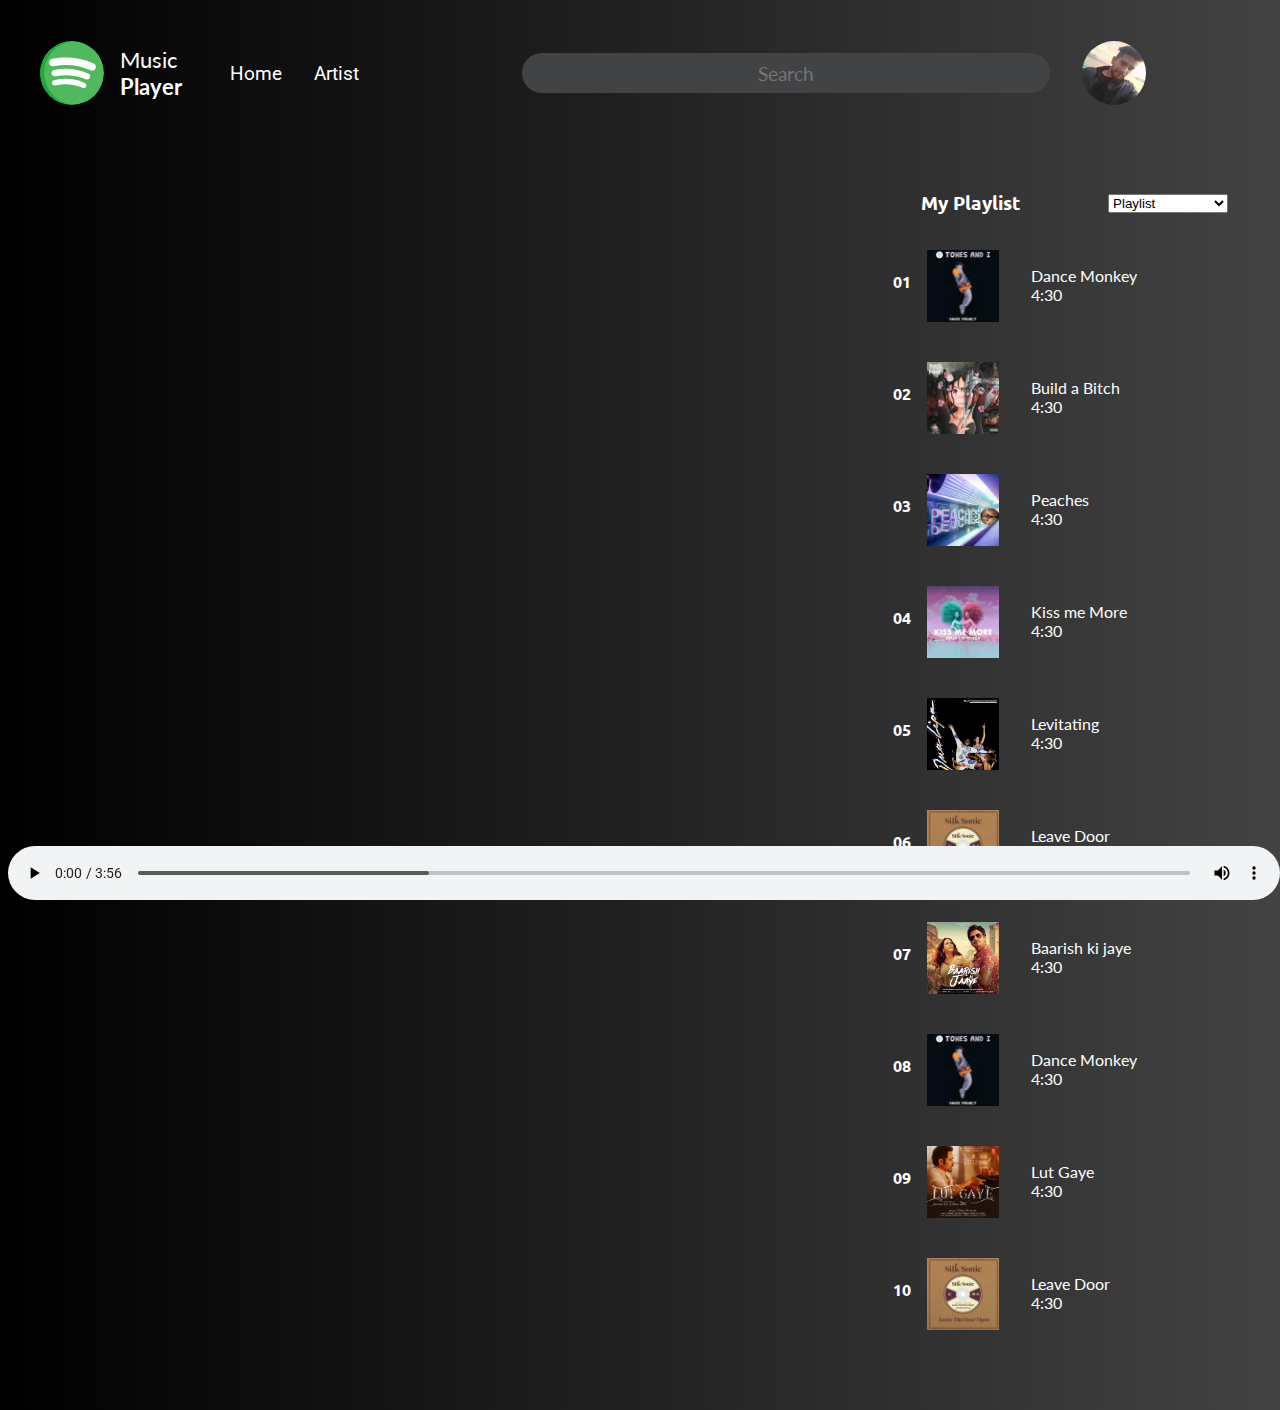
==== artist.html @ da167f36 "new update artist" ====
<!DOCTYPE html>
<html lang="en">
<head>
    <meta charset="UTF-8">
    <meta http-equiv="X-UA-Compatible" content="IE=edge">
    <meta name="viewport" content="width=device-width, initial-scale=1.0">

    <title>Homepage</title>
    <!-- custom stylesheet -->
    <link rel="stylesheet" href="assets/stylesheet.css">
    <!-- fa fa icons sheet -->
    <link rel="stylesheet" href="https://use.fontawesome.com/releases/v5.15.3/css/all.css" integrity="sha384-SZXxX4whJ79/gErwcOYf+zWLeJdY/qpuqC4cAa9rOGUstPomtqpuNWT9wdPEn2fk" crossorigin="anonymous">
    <!-- google font -->
    <!-- roboto -->
    <link href="https://fonts.googleapis.com/css2?family=Roboto:wght@300&display=swap" rel="stylesheet">
    <!-- lato -->
    <link href="https://fonts.googleapis.com/css2?family=Lato:wght@300&display=swap" rel="stylesheet">
    <!-- ubuntu -->
    <link href="https://fonts.googleapis.com/css2?family=Ubuntu:wght@500&display=swap" rel="stylesheet">
</head>
<body>
    <header id="main-header">
<div class="header-container">
    <div id="header-left">
        <div id="user"> <img src="assets/images/spotify.svg" alt="user pic" ></div> 
    <p class = "header-item">Music <br><span><b>Player</b></span></p>
<a class="header-item" href="index.html">Home</a>
<a class="header-item"  href="artist.html">Artist</a>
<i class="fas fa-bell header-item"></i>
    </div>
    
    <div id="header-right">
        <form>
            <i class="fas fa-search"></i>
            <i class="fas fa-microphone-alt"></i>
            <input class = "header-item" type="text" placeholder="Search">
            <div id="user"> <img src="assets/images/user.png" alt="user pic" ></div> 
        </form>
   
        </div>
    <!-- header container ending -->
</div>
    </header>
<div id="main-body">
    <!-- main body start -->
    <main id="main-60">

        <section id="artist-container">

        </section>
        </main>
        <aside>
            <section id="playlist">
            <div class="playlist-heading">
               <div> <h3 class="section-heading">My Playlist</h3></div>
               <div> <select value = "Queue">
                <option>Playlist</option>
                <option>Favourite Songs</option>
            </select></div>
               
            </div>
            <div id="playlist-body">
            <div class="playlist-data">
                <h4 class="song-serial">01</h4>
            <img src="assets/songs/dance_monkey.jpg">
            <p>Dance Monkey<span>4:30</span></p>
            </div>
            <div class="playlist-data">
                <h4 class="song-serial">02</h4>
            <img src="assets/songs/Build_a_Bitch.png">
            <p>Build a Bitch<span>4:30</span></p>
            </div>
            <div class="playlist-data">
                <h4 class="song-serial">03</h4>
            <img src="assets/songs/Justin_Bieber_-_Peaches.png">
            <p>Peaches<span>4:30</span></p>
            </div>
            <div class="playlist-data">
                <h4 class="song-serial">04</h4>
            <img src="assets/songs/Kiss_Me_More.png">
            <p>Kiss me More<span>4:30</span></p>
            </div>
            <div class="playlist-data">
                <h4 class="song-serial">05</h4>
            <img src="assets/songs/Levitating.jpg">
            <p>Levitating<span>4:30</span></p>
            </div>
            <div class="playlist-data">
                <h4 class="song-serial">06</h4>
            <img src="assets/songs/Silk_Sonic_-_Leave_the_Door_Open.png">
            <p>Leave Door<span>4:30</span></p>
            </div>

            <div class="playlist-data">
                <h4 class="song-serial">07</h4>
            <img src="assets/songs/hindi/baarish_ki_jaye.jpg">
            <p>Baarish ki jaye<span>4:30</span></p>
            </div>
            <div class="playlist-data">
                <h4 class="song-serial">08</h4>
            <img src="assets/songs/dance_monkey.jpg">
            <p>Dance Monkey<span>4:30</span></p>
            </div>
            <div class="playlist-data">
                <h4 class="song-serial">09</h4>
            <img src="assets/songs/hindi/lut_gaye.jpg">
            <p>Lut Gaye<span>4:30</span></p>
            </div>
            <div class="playlist-data">
                <h4 class="song-serial">10</h4>
            <img src="assets/songs/Silk_Sonic_-_Leave_the_Door_Open.png">
            <p>Leave Door<span>4:30</span></p>
            </div>
            
           
            </div>
            </section>

        </aside>
</div>
<footer>
    <audio controls autoplay class="audio-player">
        <source src="songs/dancemonkey.mp3" type="audio/mpeg">
        <source src="songs/build_a_bitch.mp3." type="audio/mpeg">
      Your browser does not support the audio element.
      </audio>
</footer>
</body>
</html>
---- assets/stylesheet.css ----
/* global css */
body{
    background: linear-gradient(to right, #000000, #434343);    color: #fff;
   font-family: 'Roboto', sans-serif;
}
.header-container{
    display: flex;
    flex-wrap: wrap;
    justify-content: space-between;
}
p{
    font-family: 'Lato', sans-serif;
}
h1,h2,h3,h4,h5,h6{
    font-family: 'Ubuntu', sans-serif;
}
.relative{
    position: relative;
}
section{
    margin-top: 2rem;
}
/* overlay icon css */
.play-icon{
    position: absolute;
    color: lightgrey;
    top: 40%;
    left: 40%;
    opacity: 0;
  }
/* header css */
#main-header{
    padding: 1rem;
}
#header-left{
    display: flex;
    justify-content: space-evenly;
    align-items: center;
    margin-left: 1rem ;
}
#header-left p{
    font-size: 1.4rem;
}
#header-left a{
    font-size: 1.2rem;
    text-decoration: none;
    color: white;
    margin: 0 1rem;
}
.header-item{
    margin-right: 2rem;
}
#header-right{
    display: flex;
    justify-content: center;
}
#header-right form{
    display: flex;
    align-items: center;
} 
#user{
    width: 4rem;
    height: 4rem;
    margin-right: 1rem;
}
#user img{
    width: 100%;
    height: 100%;
    border-radius: 50%;
}
#header-right input{
    padding: 8px;
    border-radius:25px;
    border: none;
    background:  #414345;
    color: #fff;
    height: 1.5rem;
    width: 40vw;
}
#header-right input:focus{
    outline: none;
}
#header-right input::placeholder{
   text-align: center;
   font-size: 1.2rem;
}
#header-right input{
    text-align: center;
    font-size: 1.2rem;
    color: lightgray;
    font-family: 'Lato', sans-serif;
}

.fa-search{
    position: relative;
    font-size: 1.2rem;
    left: 40vw;
    color:#50B95D;
}
.fa-bell{
    color: #50B95D;
}
.fa-microphone-alt{
    position: relative;
    color:#50B95D;
    font-size: 1.4rem;
    left: 4vw;
}
#main-header{
    width :90%
}
@media screen and (max-width : 900px){
    .header-container {
        flex-direction: column;
        }
        #header-left{
            justify-content: flex-start;
        }
        #header-right input{
            width: 65vw;
        }
        .fa-search{
            left: 65vw;
        }
}
@media screen and (max-width : 800px){
   
    #header-right input{
        width: 60vw;
    }
    .fa-search{
        left: 60vw;
    }
}
@media screen and (max-width : 650px){
    #main-60{
        min-width: 90%;
        margin: auto;
    }
    #header-right input{
        width: 50vw;
    }
    .fa-search{
        left: 50vw;
    }
    #header-left p{
        display: none;
    }
}
@media screen and (max-width : 450px){
    #header-right input{
        width: 45vw;
    }
    .fa-search{
        left: 45vw;
    }
    .fa-microphone-alt{
        left: 5vw;
    }
    #header-right{
        flex-direction: column;
    }
    #user{
        width: 3rem;
        }
      .header-item{
            margin-right: 0.5rem;
        }
}


/* main body css */
#main-body{
    display: flex;
    justify-content: space-between;
}
@media screen and (max-width: 650px){
   
    #main-body{
        display: block;
        }
}

#main-60{
    width: 70%;
    display: flex;
    flex-direction: column;
    align-content: center;
    margin-left: 2rem;
}
/* image section */
#banner-section{
    display: flex;
    flex-flow: row wrap; 
     justify-content: center;
}
.banner-image{
    display: flex;
    flex-flow: row wrap;
    width: 250px;
    align-items: center;
    padding: 0.2rem;
    position: relative;
   
}
.banner-image img{
    height: 250px;
    width: 100%;
}
.banner-image:hover{
    transform:scale(1.1,1.1);
filter: blur(1px);
transition: .5s ease-in-out;
}
.banner-image:hover .play-icon{
   opacity: 1;
   z-index: 1;
    }

@media screen and (max-width : 1270px){
    .banner-image{
        width: 380px;
    }
}
@media screen and (max-width : 900px){
    .banner-image{
        width: 300px;
    }
}
@media screen and (max-width : 650px){
    .banner-image{
        width: 80%;
    }
}
/* latest release section */
.lr-container{
    display: flex;
    flex-flow: row wrap;
    justify-content: space-around;
    padding: 0px 14px;
}
.lr-sec{
    display: flex;
    flex-flow: row wrap;
    justify-content: space-between;
    width: 45%;
    margin-right : 2px;
}
.lr-icon{
    position: relative;
}
.lr-icon:hover .play-icon {
    opacity: 1;
    filter: blur(1px);
}
.lr-icon .play-icon{
    position: absolute;
    color: lightgrey;
    top: 30%;
    left: 30%;
    opacity: 0;
}
@media screen and (max-width:900px){
    .lr-sec{
     width: 90%;
    }
}
.lr-sec-details{
    display: flex;
   align-items: center;
   justify-content: space-between;
}
.lr-sec-time{
text-align: right;
}
.lr-sec-time p:first-child{
    font-size: 1.2rem;
}
.lr-sec-details p{
    margin-left: 1.5rem;
    font-size: 1rem;
}
.lr-icon{
    width: 5rem;
    height: 4rem;
}
.lr-icon img{
    width: 100%;
    height: 100%;
    border-radius: 5%;
    
}
@media screen and (max-width: 600px){
    .lr-sec{
        width: 100%;
    }
}
/* popular artists secton */
#pa-container{
    display: flex;
    flex-flow: row wrap;
    justify-content: space-evenly;
}
.pa-sec{
    margin: 1rem;
    transition: .5s ease-in-out;
}
.pa-sec .play-icon{
    position: absolute;
    top:25%;
    left: 35%;
}
.pa-sec:hover{
transform:scale(1.1,1.1);
filter: blur(1px);

}
.pa-sec:hover .play-icon{
    opacity: 1;
}
.pa-thumbnail{
    width: 8rem;
    height: 9rem;
    display: flex;
    flex-direction: column;
    justify-content: center;
    
}
.pa-thumbnail img{
    width: 100%;
    height: 90%;
    border-radius: 50%;
}
.pa-thumbnail p{
    text-align: center;
}
@media screen and (max-width :800px){
    .pa-thumbnail{
        width: 7rem;
        height: 8rem;
    }
}

/* stations css */
#stations{
    background-color: #232526;
    padding: 1rem;
}
#station-sec{
    display: flex;
    flex-flow: row wrap;
}
.station-thumbnail{
width: 6rem;
height: 6rem;
padding: 0.4rem;
position: relative;

border-radius: 50%;
box-shadow: 0 4px 8px 0 rgba(0, 0, 0, 0.2), 0 6px 20px 0 rgba(0, 0, 0, 0.19);
display: flex;
flex-direction: column;
margin: 1rem;
}
.station-thumbnail p{
text-align: center;
}
.station-thumbnail:hover{
    filter: grayscale(100%) ;
    transition: all  0.8s ease-in-out;
}
.station-thumbnail:hover .play-icon{
    opacity: 1;
}
.station-thumbnail img{
    width: 100%;
    height: 100%;
    border-radius: 50%;
}

@media screen and (max-width:1000px){
    .station-thumbnail{
        width: 7rem;
        height: 7rem;
    }
}
@media screen and (max-width:600px){
    #station-sec{
    justify-content: center;
}
}
@media screen and (max-width:400px){
    .station-thumbnail{
        width: 5rem;
        height: 5rem;
    }
}

/* category */
#category-section{
    display: flex;
    flex-flow: row wrap;
    justify-content: center;
    align-items: center;
}
.category-thumbnail{
    width: 250px;
    height: 10rem;
    position: relative;
   
}
.category-thumbnail h4{
    position: absolute;
    left : 40%;
    top : 30%;
    font-size: 1.2rem;
    color: #50B95D;
}

.category-thumbnail img{
    width: 100%;
    height : 100%;
    border-radius: 5px;
    opacity: 0.6;
}
.category-thumbnail img:hover{
filter: blur(2px);
transition: all 0.5s ease-in-out;

}
@media screen and (max-width : 1270px){
    .category-thumbnail{
        width: 380px;
    }
}
@media screen and (max-width : 900px){
    .category-thumbnail{
        width: 300px;
    }
}
@media screen and (max-width : 650px){
    .category-thumbnail{
        transform: scale(1.2,1.2);
        margin: 1.5rem;
    }
}

/* latest sections */

.latest-section{
    display: flex;
    flex-flow: row wrap;
  justify-content: space-around;
   
}
.latest-thumb{
    display: flex;
    flex-direction: column;
    margin-bottom: 3rem;
    height: 9rem;
    align-self: flex-start;
    width: 15%;
}
@media screen and (max-width:900px) {
    .latest-thumb{
        width: 30%;
    }
}
@media screen and (max-width:300px) {
    .latest-thumb{
        width: 45%;
        justify-content: space-around;
    }
}
.latest-thumb img{
width: 100%;
height: 80%;
border-radius: 20%;
}
.latest-thumb p{
    font-size: 14px;
    text-align: left;
    color: lightgray;
    font-weight: 700;
}
.latest-thumb span{
    display: block;
    font-size: 12px;
    font-weight: normal;
    margin-top: 0.2rem;
}
/* sidebar */
aside{
    width: 35%;
    margin-left : 3rem;
    margin-bottom: 3rem;
}
.playlist-heading{
    display: flex;
    flex-flow : row wrap;
    justify-content: space-around;
    align-items: center;
}
.playlist-body{
    display: flex;
    flex-direction: column;
}
.playlist-data{
    display: inline-flex;
    padding: 1rem;
    width: 80%;
    height : 5rem;
}
.playlist-data:hover{
    box-shadow: 0 4px 8px 0 rgba(0, 0, 0, 0.2), 0 6px 20px 0 rgba(0, 0, 0, 0.19);
}
.playlist-data img{
    height: 90%;
    margin-left:1rem;
    margin-right: 2rem;
}
.playlist-data span{
  display: block;
}
@media screen and (max-width : 900px){
    aside{
        width: 90%;
        margin-left : 1rem;
    }
}
@media screen and (max-width: 700px){
    aside{
        width: 90%;
        margin-left : 1rem;
    }
    .playlist-data{
        width : 40%;
    }
}
@media screen and (max-width: 550px){
    .playlist-data{
        justify-content: flex-start;
        width : 90%;
    }
}

/* footer */
footer audio{
    position: fixed;
    bottom : 0;
  width :100%;  
}


/* artist.html css */
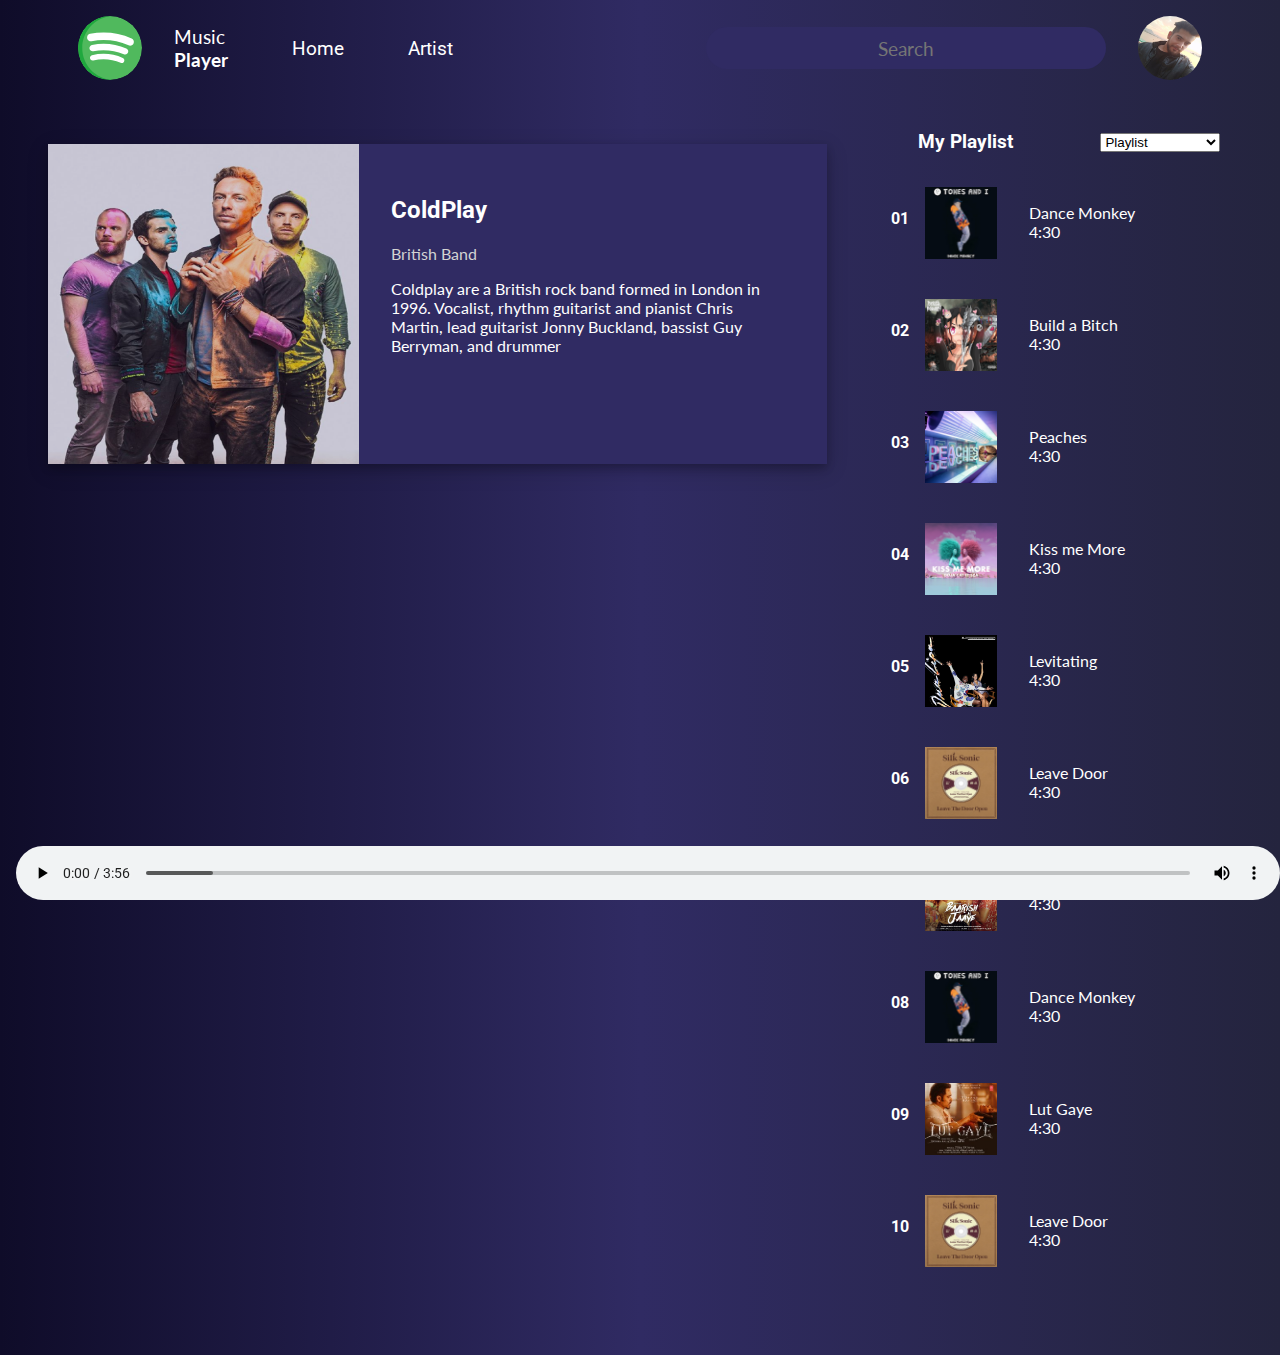
==== commit c65069ec: "update" ====
--- a/artist.html
+++ b/artist.html
@@ -44,9 +44,33 @@
 <div id="main-body">
     <!-- main body start -->
     <main id="main-60">
-
+<!-- artist container start -->
         <section id="artist-container">
-
+        <div id="artist-image">
+            <img src="assets/artists/coldplay.png">
+        </div>
+        <div id="artist-info">
+            <!-- title -->
+        <div id="artist-title">
+            <h2 id="artist-name">ColdPlay</h2>
+        <p class="lightgray">British Band
+        </p>
+        </div>
+        <!-- desc -->
+        <div id="artist-desc">
+            <p>Coldplay are a British rock band formed in London in 1996. Vocalist, rhythm guitarist and pianist Chris Martin, lead guitarist Jonny Buckland, bassist Guy Berryman, and drummer </p>
+        </div>
+        <!-- play button -->
+        <div id="artist-play">
+        </div>
+        </div>
+        </section>
+        <!-- artist songs list container -->
+        <section id="artist-body">
+            <div id="artist-song-container">
+                <div id="artist-sc-left"></div>
+                <div id="artist-sc-right"></div>
+            </div>
         </section>
         </main>
         <aside>
--- a/assets/stylesheet.css
+++ b/assets/stylesheet.css
@@ -1,8 +1,10 @@
 
 /* global css */
 body{
-    background: linear-gradient(to right, #000000, #434343);    color: #fff;
-   font-family: 'Roboto', sans-serif;
+    /* background: linear-gradient(to right, #000000, #434343);    color: #fff; */
+    background: linear-gradient(to right, #0f0c29, #302b63, #24243e);
+    font-family: 'Roboto', sans-serif;
+   margin: 1rem;
 }
 .header-container{
     display: flex;
@@ -11,9 +13,13 @@
 }
 p{
     font-family: 'Lato', sans-serif;
+    color: #fff;
+}
+.lightgray{
+color: lightgray;
 }
 h1,h2,h3,h4,h5,h6{
-    font-family: 'Ubuntu', sans-serif;
+    color: white;
 }
 .relative{
     position: relative;
@@ -30,30 +36,29 @@
     opacity: 0;
   }
 /* header css */
-#main-header{
-    padding: 1rem;
+.header-container{
+    display: flex;
+   flex-flow: row wrap;
+   justify-content: space-around;
 }
 #header-left{
     display: flex;
-    justify-content: space-evenly;
     align-items: center;
-    margin-left: 1rem ;
 }
 #header-left p{
-    font-size: 1.4rem;
+    font-size: 1.2rem;
 }
 #header-left a{
     font-size: 1.2rem;
     text-decoration: none;
     color: white;
-    margin: 0 1rem;
 }
 .header-item{
-    margin-right: 2rem;
+    margin: 0 2rem;
 }
 #header-right{
     display: flex;
-    justify-content: center;
+    align-items: center;
 }
 #header-right form{
     display: flex;
@@ -62,7 +67,6 @@
 #user{
     width: 4rem;
     height: 4rem;
-    margin-right: 1rem;
 }
 #user img{
     width: 100%;
@@ -73,10 +77,10 @@
     padding: 8px;
     border-radius:25px;
     border: none;
-    background:  #414345;
+    background:  #302b63;
     color: #fff;
-    height: 1.5rem;
-    width: 40vw;
+    height: 1.6rem;
+    width: 30vw;
 }
 #header-right input:focus{
     outline: none;
@@ -95,7 +99,7 @@
 .fa-search{
     position: relative;
     font-size: 1.2rem;
-    left: 40vw;
+    left: 30vw;
     color:#50B95D;
 }
 .fa-bell{
@@ -105,80 +109,72 @@
     position: relative;
     color:#50B95D;
     font-size: 1.4rem;
-    left: 4vw;
-}
-#main-header{
-    width :90%
-}
-@media screen and (max-width : 900px){
+    left: 5vw;
+}
+
+@media screen and (max-width : 1024px){
+        #header-right input{
+            width: 25vw;
+        }
+        .fa-search{
+            left: 28vw;
+        }
+        .header-item{
+            margin: 0 1rem;
+        }
+}
+@media screen and (max-width : 769px){
+    .fa-search{
+        left: 45vw;
+    }
     .header-container {
         flex-direction: column;
-        }
-        #header-left{
-            justify-content: flex-start;
-        }
-        #header-right input{
-            width: 65vw;
-        }
-        .fa-search{
-            left: 65vw;
-        }
-}
-@media screen and (max-width : 800px){
-   
+        align-items: center;
+    }
+    .header-item{
+        margin-right: 1.5rem;
+    }
+    #header-right form{
+        margin-top: 1rem;
+        justify-content: flex-start;
+    }
     #header-right input{
-        width: 60vw;
-    }
-    .fa-search{
-        left: 60vw;
-    }
-}
-@media screen and (max-width : 650px){
-    #main-60{
-        min-width: 90%;
-        margin: auto;
-    }
-    #header-right input{
-        width: 50vw;
+        width: 40vw;
+    }
+    .fa-microphone-alt{
+     left: 8vw;
+    }
+}
+@media screen and (max-width : 480px){
+    .header-item{
+        margin-right: 0.5rem;
     }
     .fa-search{
         left: 50vw;
     }
-    #header-left p{
-        display: none;
-    }
-}
-@media screen and (max-width : 450px){
-    #header-right input{
-        width: 45vw;
-    }
-    .fa-search{
-        left: 45vw;
-    }
     .fa-microphone-alt{
-        left: 5vw;
-    }
-    #header-right{
-        flex-direction: column;
-    }
-    #user{
+        left: 12vw;
+       }
+       #user{
         width: 3rem;
-        }
-      .header-item{
-            margin-right: 0.5rem;
-        }
+        height: 3rem;
+    }
+       
 }
 
 
 /* main body css */
 #main-body{
     display: flex;
-    justify-content: space-between;
-}
-@media screen and (max-width: 650px){
+    /* justify-content: space-between; */
+}
+@media screen and (max-width: 769px){
    
     #main-body{
         display: block;
+        }
+        #main-60{
+      width: 90% !important;
         }
 }
 
@@ -344,12 +340,13 @@
 
 /* stations css */
 #stations{
-    background-color: #232526;
+    background-color: #302b63;
     padding: 1rem;
 }
 #station-sec{
     display: flex;
     flex-flow: row wrap;
+    justify-content: center;
 }
 .station-thumbnail{
 width: 6rem;
@@ -462,9 +459,16 @@
     align-self: flex-start;
     width: 15%;
 }
-@media screen and (max-width:900px) {
+@media screen and (max-width:1024px) {
     .latest-thumb{
-        width: 30%;
+        width: 25%;
+        margin: 1rem 0.2rem;
+    }
+}
+@media screen and (max-width:769px) {
+    .latest-thumb{
+        widt h: 25%;
+        margin: 1rem 0.2rem;
     }
 }
 @media screen and (max-width:300px) {
@@ -554,3 +558,24 @@
 
 
 /* artist.html css */
+#artist-container{
+    margin-top: 4rem;
+    display: flex;
+    flex-flow: row wrap;
+    background-color: #302b63;
+    box-shadow: 0 4px 8px 0 rgba(0, 0, 0, 0.2), 0 6px 20px 0 rgba(0, 0, 0, 0.19);
+}
+#artist-image{
+    width: 40%;
+    height: 20rem;
+    opacity: 0.8;
+}
+#artist-image img{
+    width: 100%;
+    height: 100%;;
+}
+#artist-info{
+    width: 50%;
+    margin-left: 2rem;
+    margin-top: 2rem;
+}
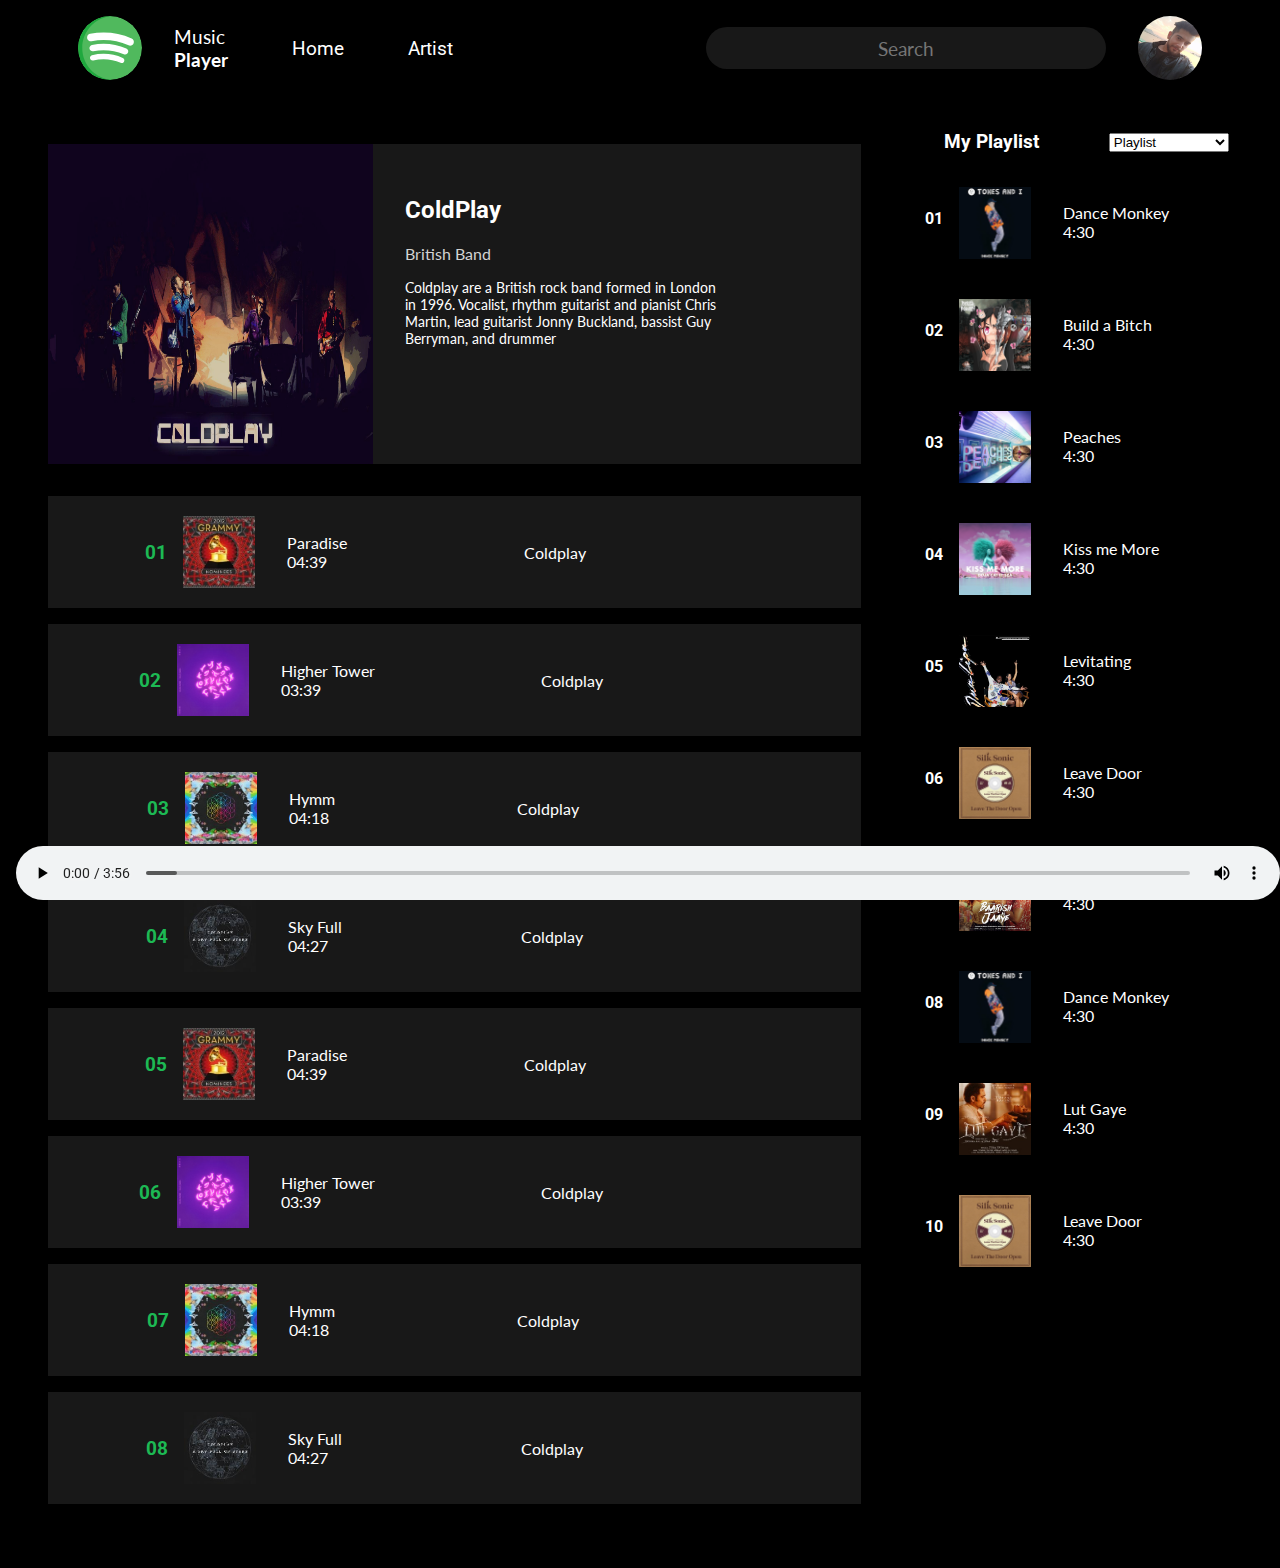
==== commit 4f31cb95: "complete css update" ====
--- a/artist.html
+++ b/artist.html
@@ -47,7 +47,7 @@
 <!-- artist container start -->
         <section id="artist-container">
         <div id="artist-image">
-            <img src="assets/artists/coldplay.png">
+            <img src="assets/artists/coldplay2.jpg">
         </div>
         <div id="artist-info">
             <!-- title -->
@@ -62,15 +62,131 @@
         </div>
         <!-- play button -->
         <div id="artist-play">
+            <i class="fas fa-play-circle fa-4x"></i>
+            <i class="fas fa-heart fa-3x"></i>
         </div>
         </div>
         </section>
         <!-- artist songs list container -->
         <section id="artist-body">
-            <div id="artist-song-container">
-                <div id="artist-sc-left"></div>
-                <div id="artist-sc-right"></div>
-            </div>
+            <div class="artist-song-header">
+              <!-- to complete later -->
+            </div>
+     <div class="artist-song-container">
+           <div class="artist-sc-left">
+        <h4 class="song-serial">01</h4>
+     <img src="assets/songs/coldplay/paradise.jpg">
+     <p>Paradise<span class="song-timing">04:39</span><span class="artist-name">Coldplay</span></p>
+                </div>
+                <div class="artist-sc-middle">
+                <p>Coldplay</p>
+                </div>
+                <div class="artist-sc-right">
+                    <i class="fas fa-play-circle fa-2x"></i>
+                    <i class="fas fa-heart fa-2x"></i>
+                </div>
+            </div>
+            <div class="artist-song-container">
+                <div class="artist-sc-left">
+             <h4 class="song-serial">02</h4>
+          <img src="assets/songs/coldplay/high tower.jpg">
+          <p>Higher Tower<span class="song-timing">03:39</span><span class="artist-name">Coldplay</span></p>
+                     </div>
+                     <div class="artist-sc-middle">
+                     <p>Coldplay</p>
+                     </div>
+                     <div class="artist-sc-right">
+                         <i class="fas fa-play-circle fa-2x"></i>
+                         <i class="fas fa-heart fa-2x"></i>
+                     </div>
+                 </div>
+                 <div class="artist-song-container">
+                    <div class="artist-sc-left">
+                 <h4 class="song-serial">03</h4>
+              <img src="assets/songs/coldplay/hymm.jpg">
+              <p>Hymm<span class="song-timing">04:18</span><span class="artist-name">Coldplay</span></p>
+                         </div>
+                         <div class="artist-sc-middle">
+                         <p>Coldplay</p>
+                         </div>
+                         <div class="artist-sc-right">
+                             <i class="fas fa-play-circle fa-2x"></i>
+                             <i class="fas fa-heart fa-2x"></i>
+                         </div>
+                     </div>
+
+                     <div class="artist-song-container">
+                        <div class="artist-sc-left">
+                     <h4 class="song-serial">04</h4>
+                  <img src="assets/songs/coldplay/sky full of stars.jpg">
+                  <p>Sky Full<span class="song-timing">04:27</span><span class="artist-name">Coldplay</span></p>
+                             </div>
+                             <div class="artist-sc-middle">
+                             <p>Coldplay</p>
+                             </div>
+                             <div class="artist-sc-right">
+                                 <i class="fas fa-play-circle fa-2x"></i>
+                                 <i class="fas fa-heart fa-2x"></i>
+                             </div>
+                         </div>
+                         <div class="artist-song-container">
+                            <div class="artist-sc-left">
+                         <h4 class="song-serial">05</h4>
+                      <img src="assets/songs/coldplay/paradise.jpg">
+                      <p>Paradise<span class="song-timing">04:39</span><span class="artist-name">Coldplay</span></p>
+                                 </div>
+                                 <div class="artist-sc-middle">
+                                 <p>Coldplay</p>
+                                 </div>
+                                 <div class="artist-sc-right">
+                                     <i class="fas fa-play-circle fa-2x"></i>
+                                     <i class="fas fa-heart fa-2x"></i>
+                                 </div>
+                             </div>
+                             <div class="artist-song-container">
+                                 <div class="artist-sc-left">
+                              <h4 class="song-serial">06</h4>
+                           <img src="assets/songs/coldplay/high tower.jpg">
+                           <p>Higher Tower<span class="song-timing">03:39</span><span class="artist-name">Coldplay</span></p>
+                                      </div>
+                                      <div class="artist-sc-middle">
+                                      <p>Coldplay</p>
+                                      </div>
+                                      <div class="artist-sc-right">
+                                          <i class="fas fa-play-circle fa-2x"></i>
+                                          <i class="fas fa-heart fa-2x"></i>
+                                      </div>
+                                  </div>
+                                  <div class="artist-song-container">
+                                     <div class="artist-sc-left">
+                                  <h4 class="song-serial">07</h4>
+                               <img src="assets/songs/coldplay/hymm.jpg">
+                               <p>Hymm<span class="song-timing">04:18</span><span class="artist-name">Coldplay</span></p>
+                                          </div>
+                                          <div class="artist-sc-middle">
+                                          <p>Coldplay</p>
+                                          </div>
+                                          <div class="artist-sc-right">
+                                              <i class="fas fa-play-circle fa-2x"></i>
+                                              <i class="fas fa-heart fa-2x"></i>
+                                          </div>
+                                      </div>
+                 
+                                      <div class="artist-song-container">
+                                         <div class="artist-sc-left">
+                                      <h4 class="song-serial">08</h4>
+                                   <img src="assets/songs/coldplay/sky full of stars.jpg">
+                                   <p>Sky Full<span class="song-timing">04:27</span><span class="artist-name">Coldplay</span></p>
+                                              </div>
+                                              <div class="artist-sc-middle">
+                                              <p>Coldplay</p>
+                                              </div>
+                                              <div class="artist-sc-right">
+                                                  <i class="fas fa-play-circle fa-2x"></i>
+                                                  <i class="fas fa-heart fa-2x"></i>
+                                              </div>
+                                          </div>
+
         </section>
         </main>
         <aside>
@@ -135,8 +251,6 @@
             <img src="assets/songs/Silk_Sonic_-_Leave_the_Door_Open.png">
             <p>Leave Door<span>4:30</span></p>
             </div>
-            
-           
             </div>
             </section>
 
--- a/assets/stylesheet.css
+++ b/assets/stylesheet.css
@@ -2,7 +2,8 @@
 /* global css */
 body{
     /* background: linear-gradient(to right, #000000, #434343);    color: #fff; */
-    background: linear-gradient(to right, #0f0c29, #302b63, #24243e);
+    /* background: linear-gradient(to right, #0f0c29, #302b63, #24243e); */
+  background-color: #000;
     font-family: 'Roboto', sans-serif;
    margin: 1rem;
 }
@@ -77,7 +78,7 @@
     padding: 8px;
     border-radius:25px;
     border: none;
-    background:  #302b63;
+    background:  #181818;
     color: #fff;
     height: 1.6rem;
     width: 30vw;
@@ -99,7 +100,7 @@
 .fa-search{
     position: relative;
     font-size: 1.2rem;
-    left: 30vw;
+    left: 32vw;
     color:#50B95D;
 }
 .fa-bell{
@@ -179,7 +180,7 @@
 }
 
 #main-60{
-    width: 70%;
+    width: 80%;
     display: flex;
     flex-direction: column;
     align-content: center;
@@ -242,6 +243,10 @@
     justify-content: space-between;
     width: 45%;
     margin-right : 2px;
+    padding: 1rem;
+}
+.lr-sec:hover{
+    box-shadow: 0 4px 8px 0 #181818, 0 6px 20px 0 #181818;
 }
 .lr-icon{
     position: relative;
@@ -340,7 +345,7 @@
 
 /* stations css */
 #stations{
-    background-color: #302b63;
+    background-color: #181818;
     padding: 1rem;
 }
 #station-sec{
@@ -353,7 +358,6 @@
 height: 6rem;
 padding: 0.4rem;
 position: relative;
-
 border-radius: 50%;
 box-shadow: 0 4px 8px 0 rgba(0, 0, 0, 0.2), 0 6px 20px 0 rgba(0, 0, 0, 0.19);
 display: flex;
@@ -458,6 +462,7 @@
     height: 9rem;
     align-self: flex-start;
     width: 15%;
+    
 }
 @media screen and (max-width:1024px) {
     .latest-thumb{
@@ -517,7 +522,7 @@
     height : 5rem;
 }
 .playlist-data:hover{
-    box-shadow: 0 4px 8px 0 rgba(0, 0, 0, 0.2), 0 6px 20px 0 rgba(0, 0, 0, 0.19);
+    box-shadow: 0 4px 8px 0 #181818, 0 6px 20px 0 #181818;
 }
 .playlist-data img{
     height: 90%;
@@ -553,7 +558,7 @@
 footer audio{
     position: fixed;
     bottom : 0;
-  width :100%;  
+  width :99%;  
 }
 
 
@@ -562,7 +567,7 @@
     margin-top: 4rem;
     display: flex;
     flex-flow: row wrap;
-    background-color: #302b63;
+    background-color: #181818;
     box-shadow: 0 4px 8px 0 rgba(0, 0, 0, 0.2), 0 6px 20px 0 rgba(0, 0, 0, 0.19);
 }
 #artist-image{
@@ -579,3 +584,134 @@
     margin-left: 2rem;
     margin-top: 2rem;
 }
+#artist-desc{
+    font-size: 0.9rem;
+}
+#artist-play{
+    padding: 1rem;
+    display: flex;
+    justify-content: space-between;
+    align-items: center;
+}
+
+
+#artist-play .fa-play-circle{ 
+  color: #1DB954;
+}
+#artist-play .fa-play-circle:hover{ 
+    transform: scale(1.1);
+  }
+#artist-play .fa-heart{ 
+    color: #1DB954;
+}
+#artist-play .fa-heart:hover{ 
+    transform: scale(1.1);
+    color: red;
+  }
+
+  @media screen and (max-width: 1280px) {
+    #artist-image{
+        width: 40%;
+    }
+    #artist-info{
+        width: 40%;
+    }
+    
+#artist-play .fa-play-circle{ 
+    font-size: 3rem;
+}
+
+  }
+  @media screen and (max-width: 1024px) {
+    /* STYLES HERE */
+    #artist-image{
+        width: 90%;
+        height: 18rem;
+        opacity: 0.8;
+        margin: auto;
+        padding: 1rem;
+    }
+    #artist-info{
+        width: 80%;
+        margin-left: 2rem;
+        margin-top: 2rem;
+    }
+    @media screen and (max-width: 1024px) {
+        #artist-desc{
+            font-size: 1rem;
+        }
+    }
+}
+/* <!-- artist songs list container css --> */
+
+#artist-body{
+    display: flex;
+    flex-direction: column;
+    margin-bottom: 2rem;
+}
+.artist-song-container{
+    background-color: #181818;
+    display: flex;
+    align-items: center;
+    justify-content: space-around;
+    margin-bottom: 1rem;
+}
+.artist-song-container:hover{
+    background-color: #303030;
+}
+.artist-song-container .song-serial{
+    color: #1DB954;
+    font-size: 1.2rem;
+}
+.artist-sc-left{
+    display: flex;
+    padding: 1rem;
+    height : 5rem;
+    align-items: center;
+}
+.artist-sc-left img{
+  height: 90%;
+  margin-left: 1rem;
+  margin-right: 2rem;
+}
+
+.artist-sc-left span{
+    display: block;
+  }
+.artist-sc-right .fa-heart{ 
+    color: #1DB954;
+    margin-left: 2rem;
+}
+.artist-sc-right .fa-heart:hover{ 
+    transform: scale(1.1);
+    color: red;
+ }
+  .artist-sc-right .fa-play-circle{ 
+    color: #1DB954;
+}
+
+.artist-name{
+    display: none !important;
+}
+.artist-sc-right .fa-play-circle:hover{ 
+    transform: scale(1.1);
+  }
+  @media screen and (max-width: 1024px) {
+    .artist-name{
+        display:block!important;
+        font-weight: bold;
+    }
+    .song-timing{
+        display: none !important;
+    }
+    .artist-sc-middle{
+    display: none;
+    }
+    .artist-song-container .song-serial{
+        color: #1DB954;
+        font-size: 1rem;
+    }
+    .artist-sc-right .fa-heart{ 
+        margin-left: 0.8rem;
+    }
+  }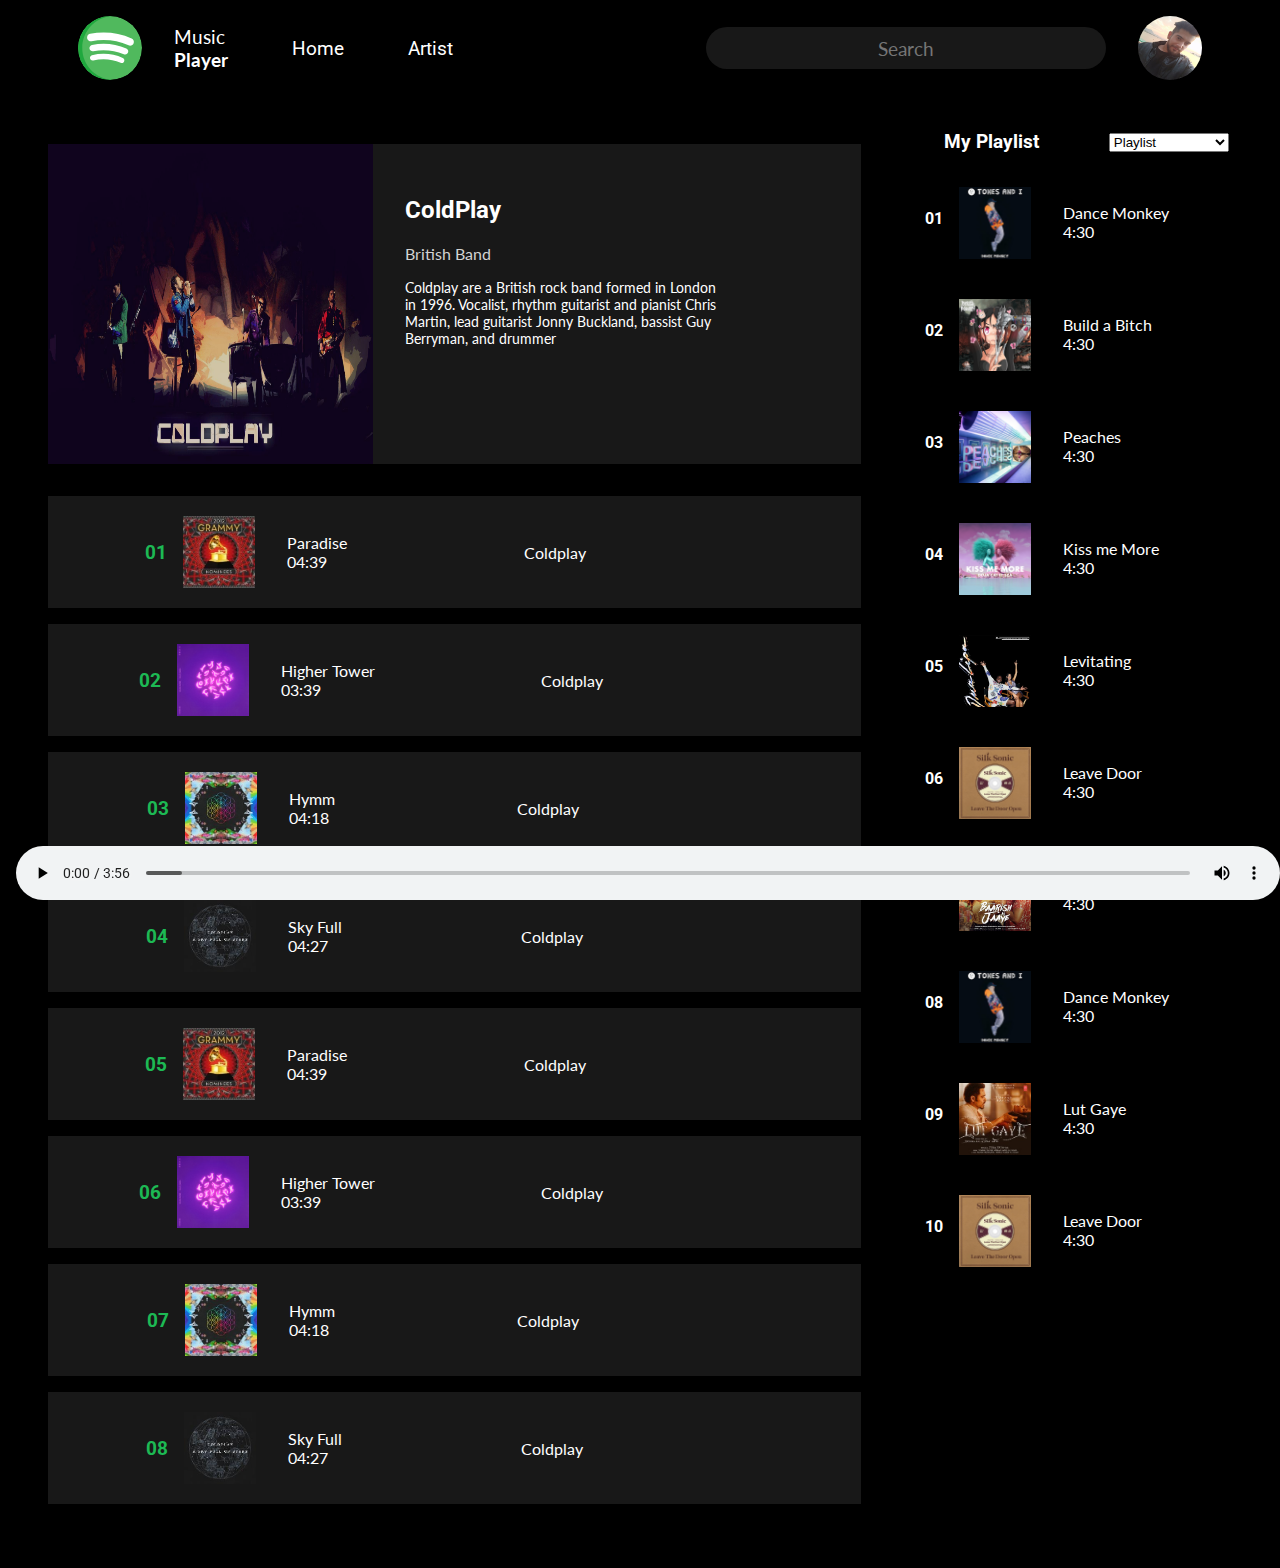
==== commit 8f72fe7a: "final update before submission" ====
--- a/artist.html
+++ b/artist.html
@@ -7,7 +7,7 @@
 
     <title>Homepage</title>
     <!-- custom stylesheet -->
-    <link rel="stylesheet" href="assets/stylesheet.css">
+    <link rel="stylesheet" href="assets/stylesheet/artist.css">
     <!-- fa fa icons sheet -->
     <link rel="stylesheet" href="https://use.fontawesome.com/releases/v5.15.3/css/all.css" integrity="sha384-SZXxX4whJ79/gErwcOYf+zWLeJdY/qpuqC4cAa9rOGUstPomtqpuNWT9wdPEn2fk" crossorigin="anonymous">
     <!-- google font -->
@@ -257,7 +257,7 @@
         </aside>
 </div>
 <footer>
-    <audio controls autoplay class="audio-player">
+    <audio controls class="audio-player">
         <source src="songs/dancemonkey.mp3" type="audio/mpeg">
         <source src="songs/build_a_bitch.mp3." type="audio/mpeg">
       Your browser does not support the audio element.
--- a/assets/stylesheet/artist.css
+++ b/assets/stylesheet/artist.css
@@ -0,0 +1,420 @@
+
+/* global css */
+body{
+    /* background: linear-gradient(to right, #000000, #434343);    color: #fff; */
+    /* background: linear-gradient(to right, #0f0c29, #302b63, #24243e); */
+  background-color: #000;
+    font-family: 'Roboto', sans-serif;
+   margin: 1rem;
+}
+.header-container{
+    display: flex;
+    flex-wrap: wrap;
+    justify-content: space-between;
+}
+p{
+    font-family: 'Lato', sans-serif;
+    color: #fff;
+}
+.lightgray{
+color: lightgray;
+}
+h1,h2,h3,h4,h5,h6{
+    color: white;
+}
+.relative{
+    position: relative;
+}
+section{
+    margin-top: 2rem;
+}
+/* overlay icon css */
+.play-icon{
+    position: absolute;
+    color: lightgrey;
+    top: 40%;
+    left: 40%;
+    opacity: 0;
+  }
+/* header css */
+.header-container{
+    display: flex;
+   flex-flow: row wrap;
+   justify-content: space-around;
+}
+#header-left{
+    display: flex;
+    align-items: center;
+}
+#header-left p{
+    font-size: 1.2rem;
+}
+#header-left a{
+    font-size: 1.2rem;
+    text-decoration: none;
+    color: white;
+}
+.header-item{
+    margin: 0 2rem;
+}
+#header-right{
+    display: flex;
+    align-items: center;
+}
+#header-right form{
+    display: flex;
+    align-items: center;
+} 
+#user{
+    width: 4rem;
+    height: 4rem;
+}
+#user img{
+    width: 100%;
+    height: 100%;
+    border-radius: 50%;
+}
+#header-right input{
+    padding: 8px;
+    border-radius:25px;
+    border: none;
+    background:  #181818;
+    color: #fff;
+    height: 1.6rem;
+    width: 30vw;
+}
+#header-right input:focus{
+    outline: none;
+}
+#header-right input::placeholder{
+   text-align: center;
+   font-size: 1.2rem;
+}
+#header-right input{
+    text-align: center;
+    font-size: 1.2rem;
+    color: lightgray;
+    font-family: 'Lato', sans-serif;
+}
+
+.fa-search{
+    position: relative;
+    font-size: 1.2rem;
+    left: 32vw;
+    color:#50B95D;
+}
+.fa-bell{
+    color: #50B95D;
+}
+.fa-microphone-alt{
+    position: relative;
+    color:#50B95D;
+    font-size: 1.4rem;
+    left: 5vw;
+}
+
+@media screen and (max-width : 1024px){
+        #header-right input{
+            width: 25vw;
+        }
+        .fa-search{
+            left: 28vw;
+        }
+        .header-item{
+            margin: 0 1rem;
+        }
+}
+@media screen and (max-width : 769px){
+    .fa-search{
+        left: 45vw;
+    }
+    .header-container {
+        flex-direction: column;
+        align-items: center;
+    }
+    .header-item{
+        margin-right: 1.5rem;
+    }
+    #header-right form{
+        margin-top: 1rem;
+        justify-content: flex-start;
+    }
+    #header-right input{
+        width: 40vw;
+    }
+    .fa-microphone-alt{
+     left: 8vw;
+    }
+}
+@media screen and (max-width : 480px){
+    .header-item{
+        margin-right: 0.5rem;
+    }
+    .fa-search{
+        left: 50vw;
+    }
+    .fa-microphone-alt{
+        left: 12vw;
+       }
+       #user{
+        width: 3rem;
+        height: 3rem;
+    }
+       
+}
+
+
+/* main body css */
+#main-body{
+    display: flex;
+    /* justify-content: space-between; */
+}
+@media screen and (max-width: 769px){
+   
+    #main-body{
+        display: block;
+        }
+        #main-60{
+      width: 90% !important;
+      margin: 0 auto !important;
+        }
+}
+
+#main-60{
+    width: 80%;
+    display: flex;
+    flex-direction: column;
+    align-content: center;
+    margin-left: 2rem;
+}
+/* sidebar */
+aside{
+    width: 35%;
+    margin-left : 3rem;
+    margin-bottom: 3rem;
+}
+.playlist-heading{
+    display: flex;
+    flex-flow : row wrap;
+    justify-content: space-around;
+    align-items: center;
+}
+.playlist-body{
+    display: flex;
+    flex-direction: column;
+}
+.playlist-data{
+    display: inline-flex;
+    padding: 1rem;
+    width: 80%;
+    height : 5rem;
+}
+.playlist-data:hover{
+    box-shadow: 0 4px 8px 0 #181818, 0 6px 20px 0 #181818;
+}
+.playlist-data img{
+    height: 90%;
+    margin-left:1rem;
+    margin-right: 2rem;
+}
+.playlist-data span{
+  display: block;
+}
+@media screen and (max-width : 900px){
+    aside{
+        width: 90%;
+        margin-left : 1rem;
+    }
+}
+@media screen and (max-width: 700px){
+    aside{
+        width: 90%;
+        margin-left : 1rem;
+    }
+    .playlist-data{
+        width : 40%;
+    }
+}
+@media screen and (max-width: 550px){
+    .playlist-data{
+        justify-content: flex-start;
+        width : 90%;
+    }
+}
+
+/* footer */
+footer audio{
+    position: fixed;
+    bottom : 0;
+  width :99%;  
+}
+
+
+/* artist.html css */
+#artist-container{
+    margin-top: 4rem;
+    display: flex;
+    flex-flow: row wrap;
+    background-color: #181818;
+    box-shadow: 0 4px 8px 0 rgba(0, 0, 0, 0.2), 0 6px 20px 0 rgba(0, 0, 0, 0.19);
+}
+#artist-image{
+    width: 40%;
+    height: 20rem;
+    opacity: 0.8;
+}
+#artist-image img{
+    width: 100%;
+    height: 100%;;
+}
+#artist-info{
+    width: 50%;
+    margin-left: 2rem;
+    margin-top: 2rem;
+}
+#artist-desc{
+    font-size: 0.9rem;
+}
+#artist-play{
+    padding: 1rem;
+    display: flex;
+    justify-content: space-between;
+    align-items: center;
+}
+
+
+#artist-play .fa-play-circle{ 
+  color: #1DB954;
+}
+#artist-play .fa-play-circle:hover{ 
+    transform: scale(1.1);
+  }
+#artist-play .fa-heart{ 
+    color: #1DB954;
+}
+#artist-play .fa-heart:hover{ 
+    transform: scale(1.1);
+    color: red;
+  }
+
+  @media screen and (max-width: 1280px) {
+    #artist-image{
+        width: 40%;
+    }
+    #artist-info{
+        width: 40%;
+    }
+    
+#artist-play .fa-play-circle{ 
+    font-size: 3rem;
+}
+
+  }
+  @media screen and (max-width: 1024px) {
+    /* STYLES HERE */
+    #artist-image{
+        width: 90%;
+        height: 18rem;
+        opacity: 0.8;
+        margin: auto;
+        padding: 1rem;
+    }
+    #artist-info{
+        width: 80%;
+        margin-left: 2rem;
+        margin-top: 2rem;
+    }
+    @media screen and (max-width: 1024px) {
+        #artist-desc{
+            font-size: 1rem;
+        }
+    }
+}
+/* <!-- artist songs list container css --> */
+
+#artist-body{
+    display: flex;
+    flex-direction: column;
+    margin-bottom: 2rem;
+}
+.artist-song-container{
+    background-color: #181818;
+    display: flex;
+    align-items: center;
+    justify-content: space-around;
+    margin-bottom: 1rem;
+}
+.artist-song-container:hover{
+    background-color: #303030;
+}
+.artist-song-container .song-serial{
+    color: #1DB954;
+    font-size: 1.2rem;
+}
+.artist-sc-left{
+    display: flex;
+    padding: 1rem;
+    height : 5rem;
+    align-items: center;
+}
+.artist-sc-left img{
+  height: 90%;
+  margin-left: 1rem;
+  margin-right: 2rem;
+}
+
+.artist-sc-left span{
+    display: block;
+  }
+.artist-sc-right .fa-heart{ 
+    color: #1DB954;
+    margin-left: 2rem;
+}
+.artist-sc-right .fa-heart:hover{ 
+    transform: scale(1.1);
+    color: red;
+ }
+  .artist-sc-right .fa-play-circle{ 
+    color: #1DB954;
+}
+
+.artist-name{
+    display: none !important;
+}
+.artist-sc-right .fa-play-circle:hover{ 
+    transform: scale(1.1);
+  }
+  @media screen and (max-width: 1024px) {
+    .artist-song-container p{
+        font-size: 0.9rem;
+    }
+    .artist-name{
+        display:block!important;
+        font-weight: bold;
+    }
+    .song-timing{
+        display: none !important;
+    }
+    .artist-sc-middle{
+    display: none;
+    }
+    .artist-song-container .song-serial{
+        color: #1DB954;
+        font-size: 1rem;
+    }
+    .artist-sc-right .fa-heart{ 
+        margin-left: 0.8rem;
+    }
+  }
+  @media screen and (max-width: 800px) {
+    .artist-sc-left .song-serial{
+        display: none ;
+    }
+  }
+  @media screen and (max-width: 400px) {
+    .artist-sc-left{
+        padding: 0;
+        height : 4rem;
+       
+    }
+  }